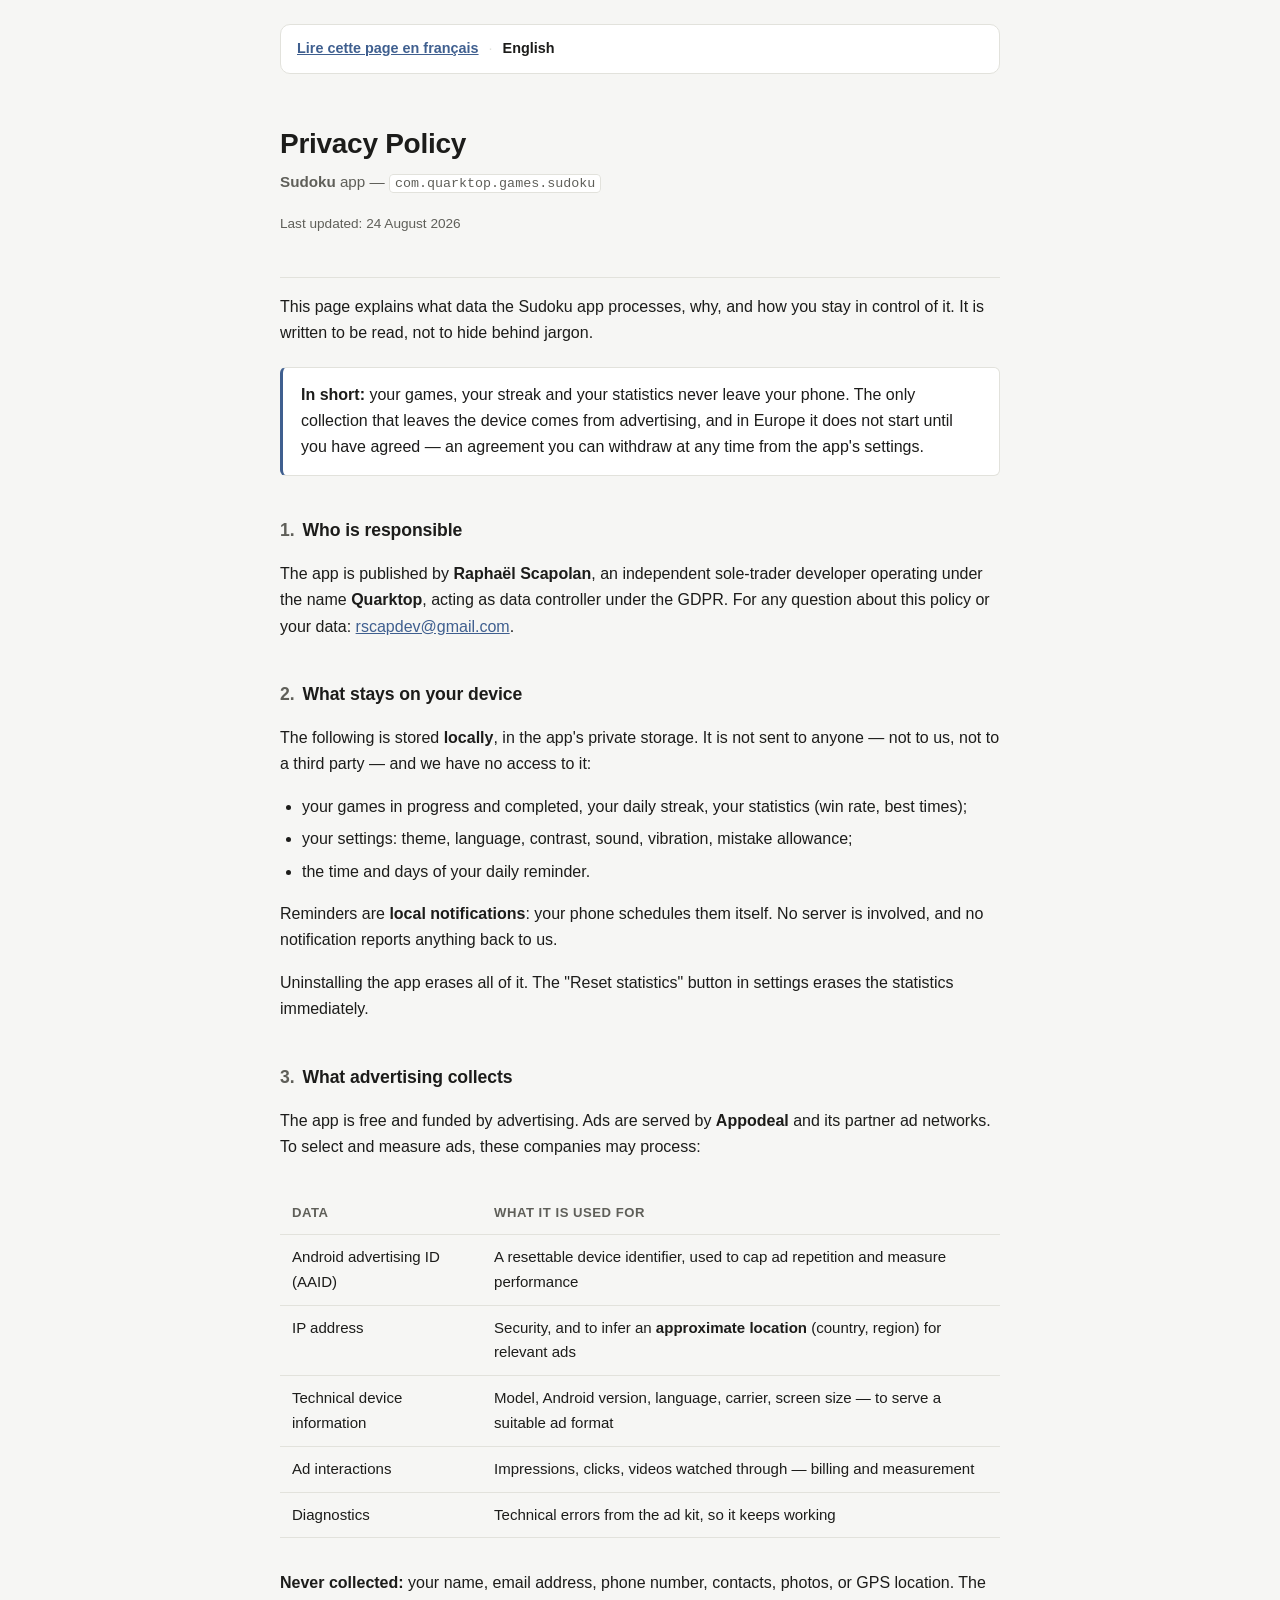
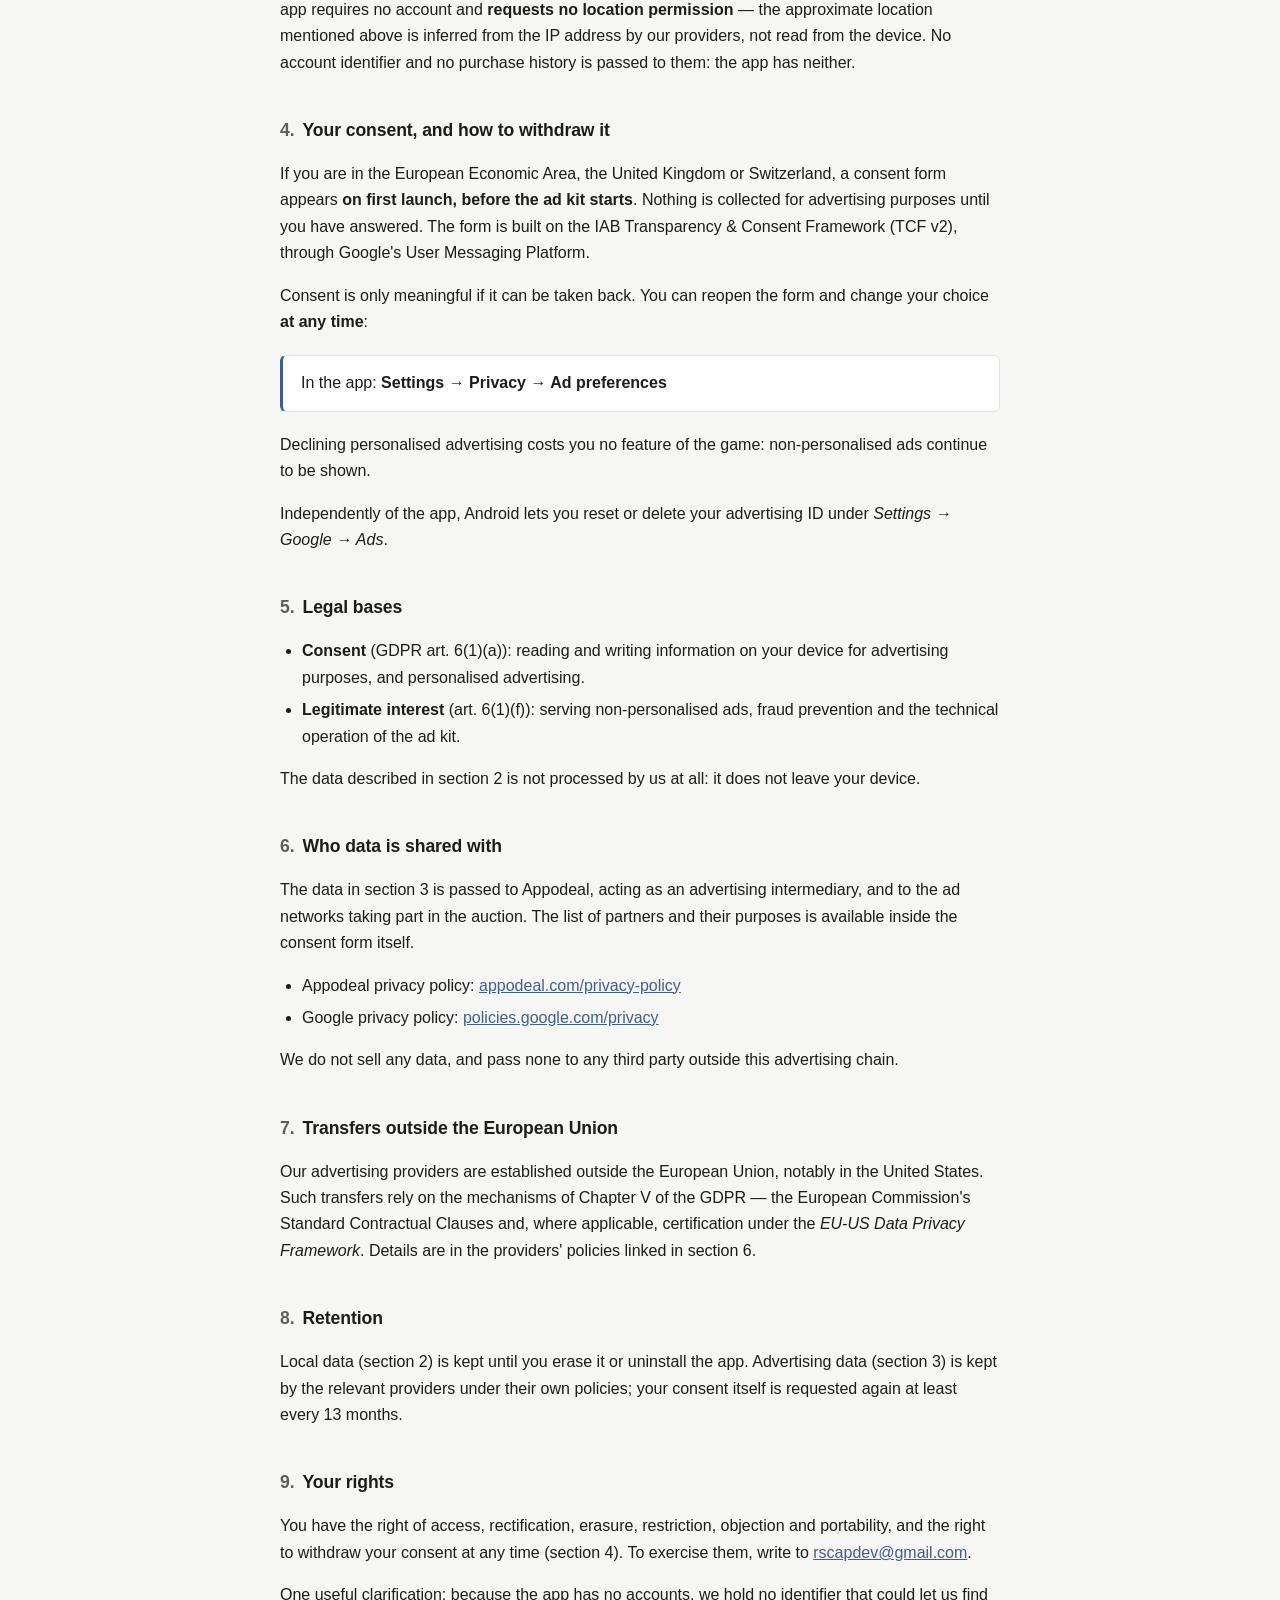
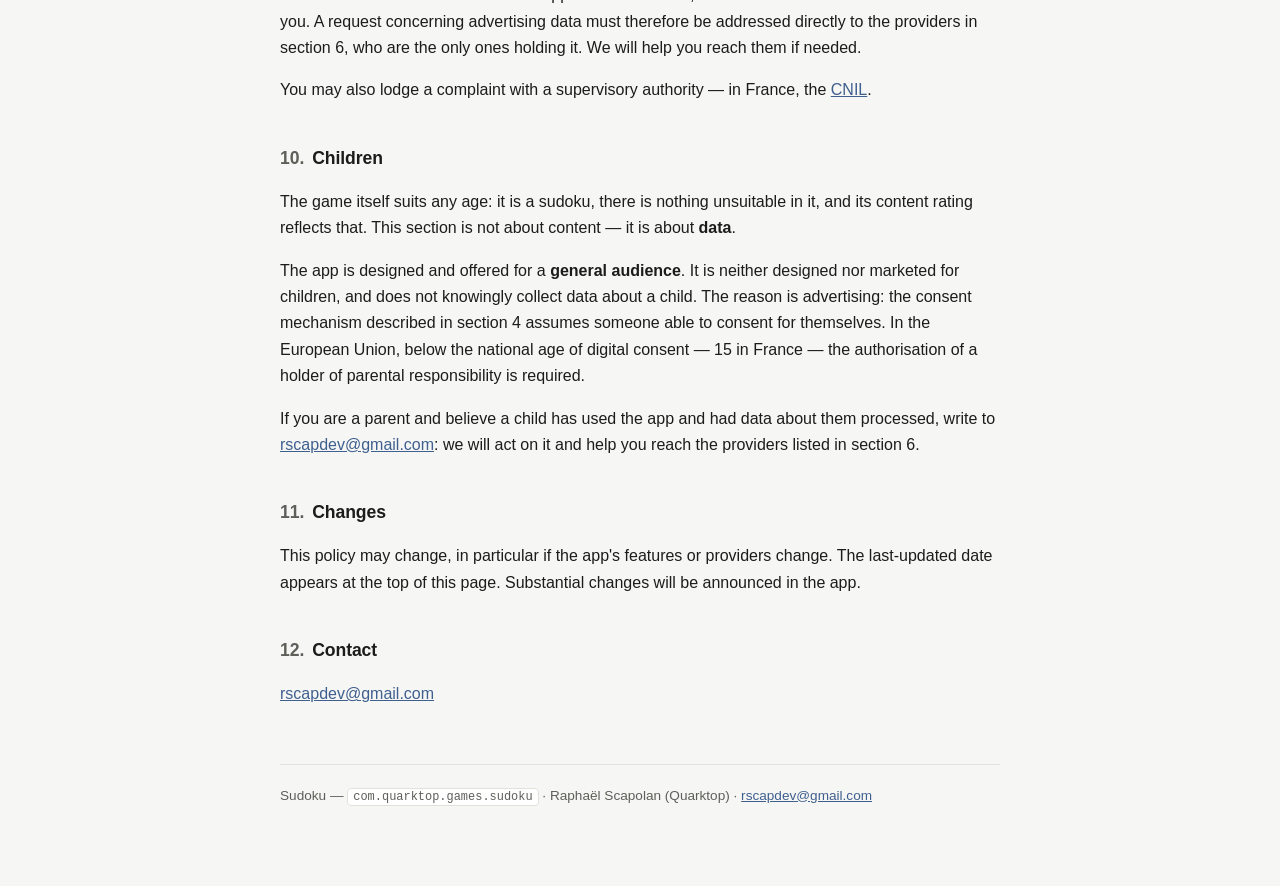
==== en/index.html @ 07628f8d "fix: deux pages statiques au lieu d'une bascule JavaScript Le selecteur de langue en JS rendait la v" ====
<!doctype html>
<html lang="en">
<head>
<meta charset="utf-8">
<meta name="viewport" content="width=device-width, initial-scale=1">
<title>Privacy Policy — Sudoku</title>
<meta name="description" content="Privacy policy for the Sudoku app (com.quarktop.games.sudoku).">
<link rel="stylesheet" href="../style.css">
<link rel="alternate" hreflang="fr" href="https://scapolanraphael-dev.github.io/sudoku-privacy/">
<link rel="alternate" hreflang="en" href="https://scapolanraphael-dev.github.io/sudoku-privacy/en/">
<link rel="alternate" hreflang="x-default" href="https://scapolanraphael-dev.github.io/sudoku-privacy/">
</head>
<body>
<main>

<nav class="langbar" aria-label="Language">
  <a href="../" hreflang="fr" lang="fr">Lire cette page en français</a>
  <span class="sep">·</span>
  <span class="current">English</span>
</nav>


  <header>
    <h1>Privacy Policy</h1>
    <p class="sub"><strong>Sudoku</strong> app — <code>com.quarktop.games.sudoku</code></p>
    <p class="meta">Last updated: 24 August 2026</p>
  </header>

  <p>This page explains what data the Sudoku app processes, why, and how you stay in
  control of it. It is written to be read, not to hide behind jargon.</p>

  <div class="callout">
    <p><strong>In short:</strong> your games, your streak and your statistics never leave your
    phone. The only collection that leaves the device comes from advertising, and in Europe
    it does not start until you have agreed — an agreement you can withdraw at any time from
    the app's settings.</p>
  </div>

  <h2><span class="num">1.</span>Who is responsible</h2>
  <p>The app is published by <strong>Raphaël Scapolan</strong>, an independent sole-trader
  developer operating under the name <strong>Quarktop</strong>, acting as data controller under
  the GDPR. For any question about this policy or your data:
  <a href="mailto:rscapdev@gmail.com">rscapdev@gmail.com</a>.</p>

  <h2><span class="num">2.</span>What stays on your device</h2>
  <p>The following is stored <strong>locally</strong>, in the app's private storage. It is
  not sent to anyone — not to us, not to a third party — and we have no access to it:</p>
  <ul>
    <li>your games in progress and completed, your daily streak, your statistics
      (win rate, best times);</li>
    <li>your settings: theme, language, contrast, sound, vibration, mistake allowance;</li>
    <li>the time and days of your daily reminder.</li>
  </ul>
  <p>Reminders are <strong>local notifications</strong>: your phone schedules them itself. No
  server is involved, and no notification reports anything back to us.</p>
  <p>Uninstalling the app erases all of it. The "Reset statistics" button in settings erases
  the statistics immediately.</p>

  <h2><span class="num">3.</span>What advertising collects</h2>
  <p>The app is free and funded by advertising. Ads are served by <strong>Appodeal</strong>
  and its partner ad networks. To select and measure ads, these companies may process:</p>
  <div class="table-wrap">
    <table>
      <thead>
        <tr><th>Data</th><th>What it is used for</th></tr>
      </thead>
      <tbody>
        <tr>
          <td>Android advertising ID (AAID)</td>
          <td>A resettable device identifier, used to cap ad repetition and measure performance</td>
        </tr>
        <tr>
          <td>IP address</td>
          <td>Security, and to infer an <strong>approximate location</strong> (country, region)
              for relevant ads</td>
        </tr>
        <tr>
          <td>Technical device information</td>
          <td>Model, Android version, language, carrier, screen size — to serve a suitable ad format</td>
        </tr>
        <tr>
          <td>Ad interactions</td>
          <td>Impressions, clicks, videos watched through — billing and measurement</td>
        </tr>
        <tr>
          <td>Diagnostics</td>
          <td>Technical errors from the ad kit, so it keeps working</td>
        </tr>
      </tbody>
    </table>
  </div>
  <p><strong>Never collected:</strong> your name, email address, phone number, contacts,
  photos, or GPS location. The app requires no account and <strong>requests no location
  permission</strong> — the approximate location mentioned above is inferred from the IP
  address by our providers, not read from the device. No account identifier and no purchase
  history is passed to them: the app has neither.</p>

  <h2><span class="num">4.</span>Your consent, and how to withdraw it</h2>
  <p>If you are in the European Economic Area, the United Kingdom or Switzerland, a consent
  form appears <strong>on first launch, before the ad kit starts</strong>. Nothing is
  collected for advertising purposes until you have answered. The form is built on the IAB
  Transparency &amp; Consent Framework (TCF v2), through Google's User Messaging Platform.</p>
  <p>Consent is only meaningful if it can be taken back. You can reopen the form and change
  your choice <strong>at any time</strong>:</p>
  <div class="callout">
    <p>In the app: <strong>Settings → Privacy → Ad preferences</strong></p>
  </div>
  <p>Declining personalised advertising costs you no feature of the game: non-personalised
  ads continue to be shown.</p>
  <p>Independently of the app, Android lets you reset or delete your advertising ID under
  <em>Settings → Google → Ads</em>.</p>

  <h2><span class="num">5.</span>Legal bases</h2>
  <ul>
    <li><strong>Consent</strong> (GDPR art. 6(1)(a)): reading and writing information on your
      device for advertising purposes, and personalised advertising.</li>
    <li><strong>Legitimate interest</strong> (art. 6(1)(f)): serving non-personalised ads,
      fraud prevention and the technical operation of the ad kit.</li>
  </ul>
  <p>The data described in section 2 is not processed by us at all: it does not leave your
  device.</p>

  <h2><span class="num">6.</span>Who data is shared with</h2>
  <p>The data in section 3 is passed to Appodeal, acting as an advertising intermediary, and
  to the ad networks taking part in the auction. The list of partners and their purposes is
  available inside the consent form itself.</p>
  <ul>
    <li>Appodeal privacy policy:
      <a href="https://appodeal.com/privacy-policy/" rel="noopener">appodeal.com/privacy-policy</a></li>
    <li>Google privacy policy:
      <a href="https://policies.google.com/privacy" rel="noopener">policies.google.com/privacy</a></li>
  </ul>
  <p>We do not sell any data, and pass none to any third party outside this advertising chain.</p>

  <h2><span class="num">7.</span>Transfers outside the European Union</h2>
  <p>Our advertising providers are established outside the European Union, notably in the
  United States. Such transfers rely on the mechanisms of Chapter V of the GDPR — the European
  Commission's Standard Contractual Clauses and, where applicable, certification under the
  <em>EU-US Data Privacy Framework</em>. Details are in the providers' policies linked in
  section 6.</p>

  <h2><span class="num">8.</span>Retention</h2>
  <p>Local data (section 2) is kept until you erase it or uninstall the app. Advertising data
  (section 3) is kept by the relevant providers under their own policies; your consent itself
  is requested again at least every 13 months.</p>

  <h2><span class="num">9.</span>Your rights</h2>
  <p>You have the right of access, rectification, erasure, restriction, objection and
  portability, and the right to withdraw your consent at any time (section 4). To exercise
  them, write to <a href="mailto:rscapdev@gmail.com">rscapdev@gmail.com</a>.</p>
  <p>One useful clarification: because the app has no accounts, we hold no identifier that
  could let us find you. A request concerning advertising data must therefore be addressed
  directly to the providers in section 6, who are the only ones holding it. We will help you
  reach them if needed.</p>
  <p>You may also lodge a complaint with a supervisory authority — in France, the
  <a href="https://www.cnil.fr" rel="noopener">CNIL</a>.</p>

  <h2><span class="num">10.</span>Children</h2>
  <p>The game itself suits any age: it is a sudoku, there is nothing unsuitable in it, and its
  content rating reflects that. This section is not about content — it is about
  <strong>data</strong>.</p>
  <p>The app is designed and offered for a <strong>general audience</strong>. It is neither
  designed nor marketed for children, and does not knowingly collect data about a child. The
  reason is advertising: the consent mechanism described in section 4 assumes someone able to
  consent for themselves. In the European Union, below the national age of digital consent —
  15 in France — the authorisation of a holder of parental responsibility is required.</p>
  <p>If you are a parent and believe a child has used the app and had data about them
  processed, write to <a href="mailto:rscapdev@gmail.com">rscapdev@gmail.com</a>: we will act
  on it and help you reach the providers listed in section 6.</p>

  <h2><span class="num">11.</span>Changes</h2>
  <p>This policy may change, in particular if the app's features or providers change. The
  last-updated date appears at the top of this page. Substantial changes will be announced
  in the app.</p>

  <h2><span class="num">12.</span>Contact</h2>
  <p><a href="mailto:rscapdev@gmail.com">rscapdev@gmail.com</a></p>


<footer>
  Sudoku — <code>com.quarktop.games.sudoku</code> · Raphaël Scapolan (Quarktop) ·
  <a href="mailto:rscapdev@gmail.com">rscapdev@gmail.com</a>
</footer>

</main>
</body>
</html>
---- style.css ----
:root {
    --bg: #f6f6f4;
    --surface: #ffffff;
    --text: #1c1c1a;
    --muted: #5f5f59;
    --border: #e2e2dc;
    --accent: #3f5f8f;
  }
  @media (prefers-color-scheme: dark) {
    :root {
      --bg: #17171a;
      --surface: #202024;
      --text: #ececea;
      --muted: #a3a39d;
      --border: #33333a;
      --accent: #8fb0e0;
    }
  }
  * { box-sizing: border-box; }
  body {
    margin: 0;
    padding: 0 20px 80px;
    background: var(--bg);
    color: var(--text);
    font: 16px/1.65 -apple-system, BlinkMacSystemFont, "Segoe UI", Roboto, Helvetica, Arial, sans-serif;
    -webkit-text-size-adjust: 100%;
  }
  main { max-width: 720px; margin: 0 auto; }
  header {
    padding: 48px 0 28px;
    border-bottom: 1px solid var(--border);
    margin-bottom: 8px;
  }
  h1 { font-size: 1.75rem; line-height: 1.25; margin: 0 0 8px; letter-spacing: -0.01em; }
  h2 {
    font-size: 1.1rem;
    margin: 40px 0 10px;
    letter-spacing: -0.005em;
  }
  h2 .num { color: var(--muted); font-weight: 600; margin-right: 8px; }
  .sub { color: var(--muted); margin: 0; font-size: 0.95rem; }
  .meta {
    margin-top: 18px;
    font-size: 0.85rem;
    color: var(--muted);
  }
  p, li { color: var(--text); }
  ul { padding-left: 22px; }
  li { margin: 6px 0; }
  a { color: var(--accent); }
  code {
    background: var(--surface);
    border: 1px solid var(--border);
    border-radius: 4px;
    padding: 1px 5px;
    font-size: 0.88em;
    font-family: ui-monospace, SFMono-Regular, Menlo, Consolas, monospace;
  }
  .callout {
    background: var(--surface);
    border: 1px solid var(--border);
    border-left: 3px solid var(--accent);
    border-radius: 6px;
    padding: 14px 18px;
    margin: 20px 0;
  }
  .callout p { margin: 0; }
  table {
    width: 100%;
    border-collapse: collapse;
    margin: 16px 0;
    font-size: 0.94rem;
  }
  th, td {
    text-align: left;
    padding: 10px 12px;
    border-bottom: 1px solid var(--border);
    vertical-align: top;
  }
  th { color: var(--muted); font-weight: 600; font-size: 0.82rem; text-transform: uppercase; letter-spacing: 0.04em; }
  .table-wrap { overflow-x: auto; }
  footer {
    margin-top: 56px;
    padding-top: 20px;
    border-top: 1px solid var(--border);
    color: var(--muted);
    font-size: 0.85rem;
  }
  /* Bandeau de langue : un lien, pas un bouton. Il change de page, ce qui est
     exactement ce qu'un lien fait — et ce qui survit à JavaScript désactivé,
     à une capture statique, à une impression papier et à un lecteur d'écran. */
  .langbar {
    display: flex;
    align-items: center;
    flex-wrap: wrap;
    gap: 10px;
    margin: 24px 0 4px;
    padding: 12px 16px;
    background: var(--surface);
    border: 1px solid var(--border);
    border-radius: 10px;
    font-size: 0.9rem;
  }
  .langbar .current {
    font-weight: 700;
    color: var(--text);
  }
  .langbar .sep { color: var(--border); }
  .langbar a { font-weight: 600; }
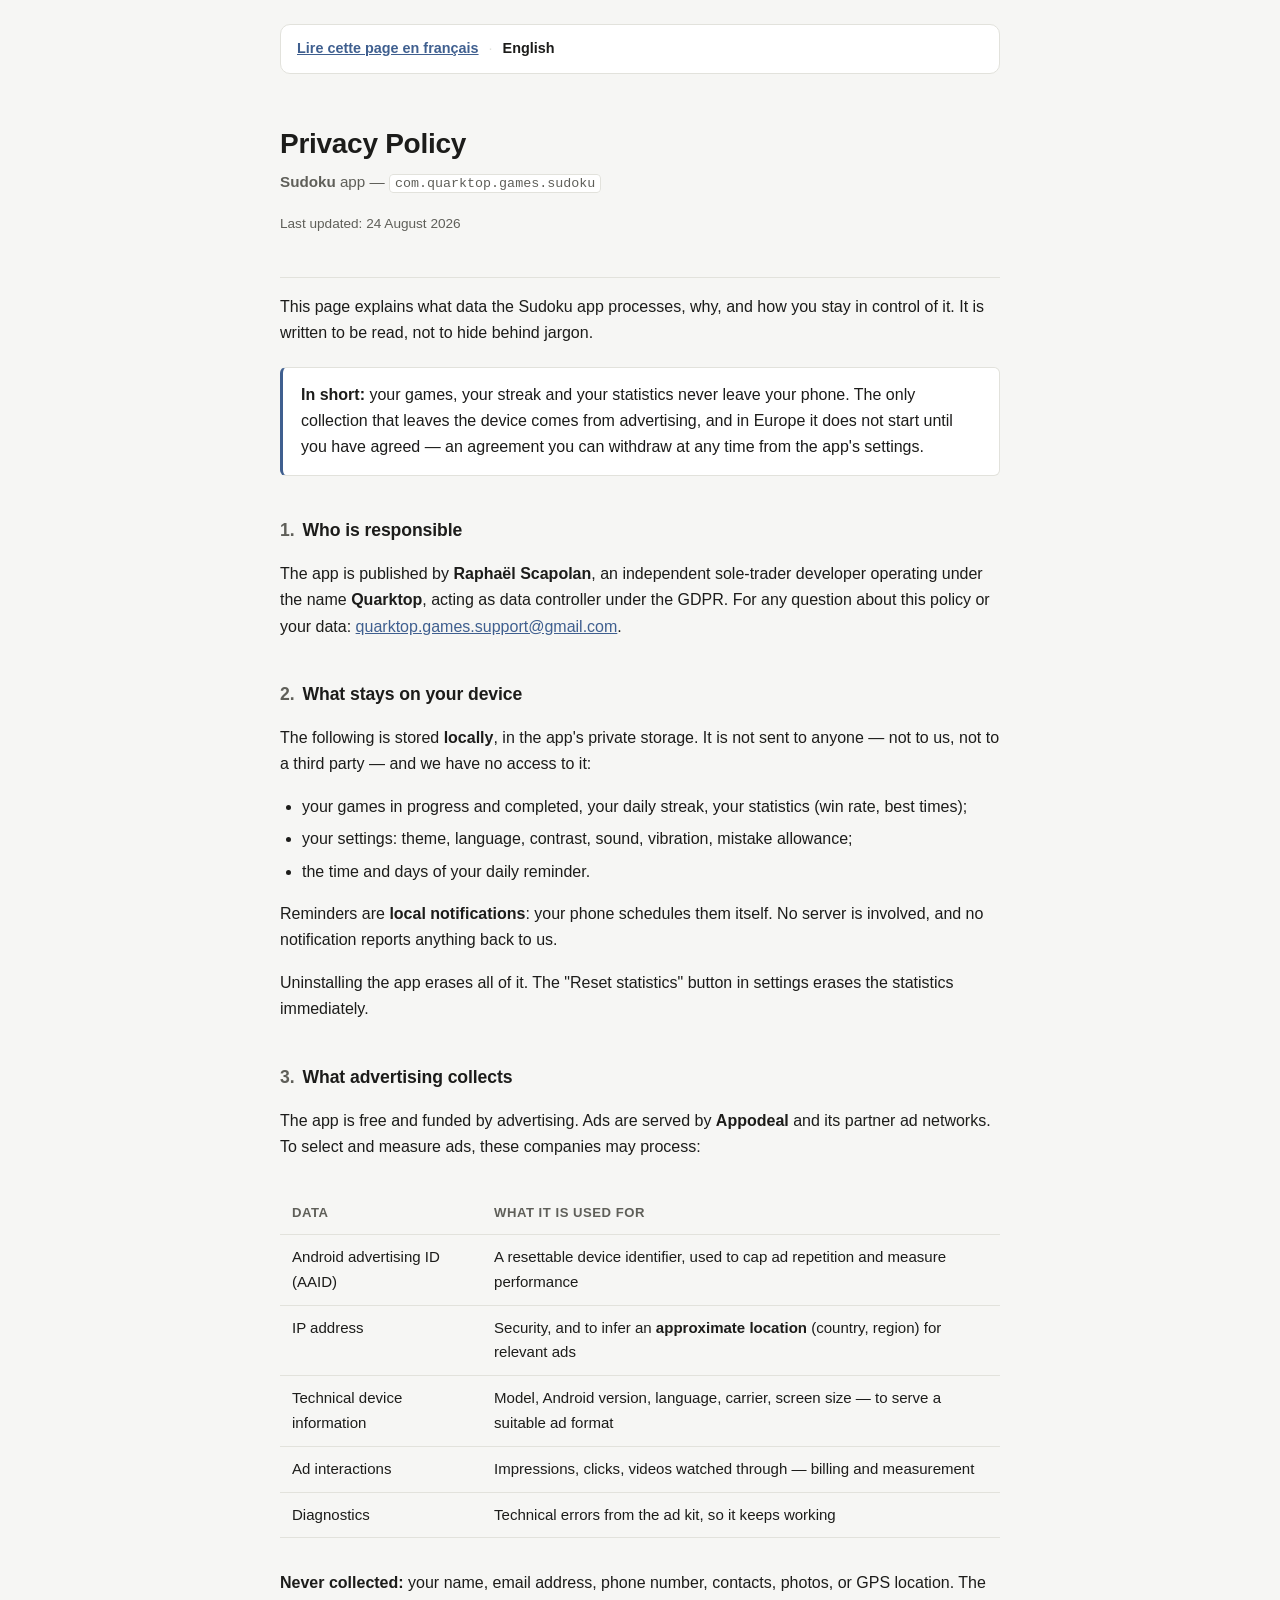
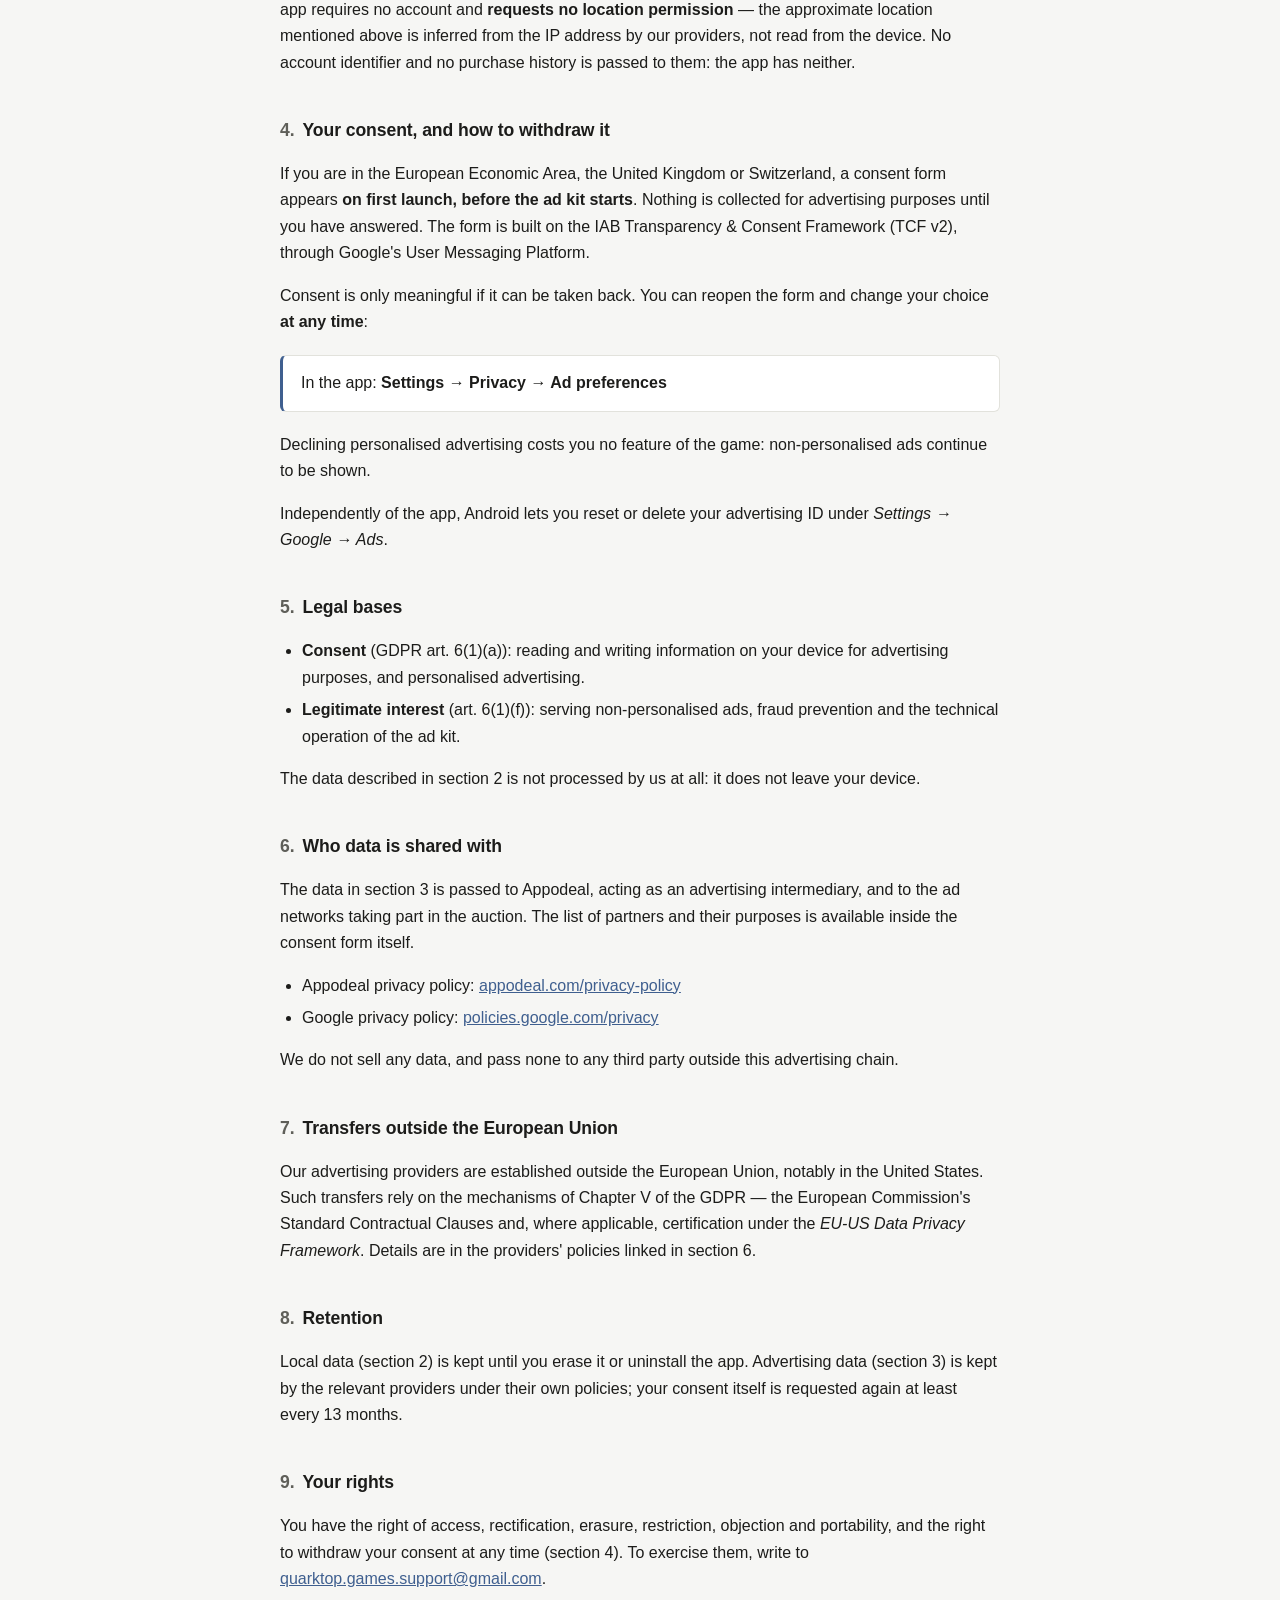
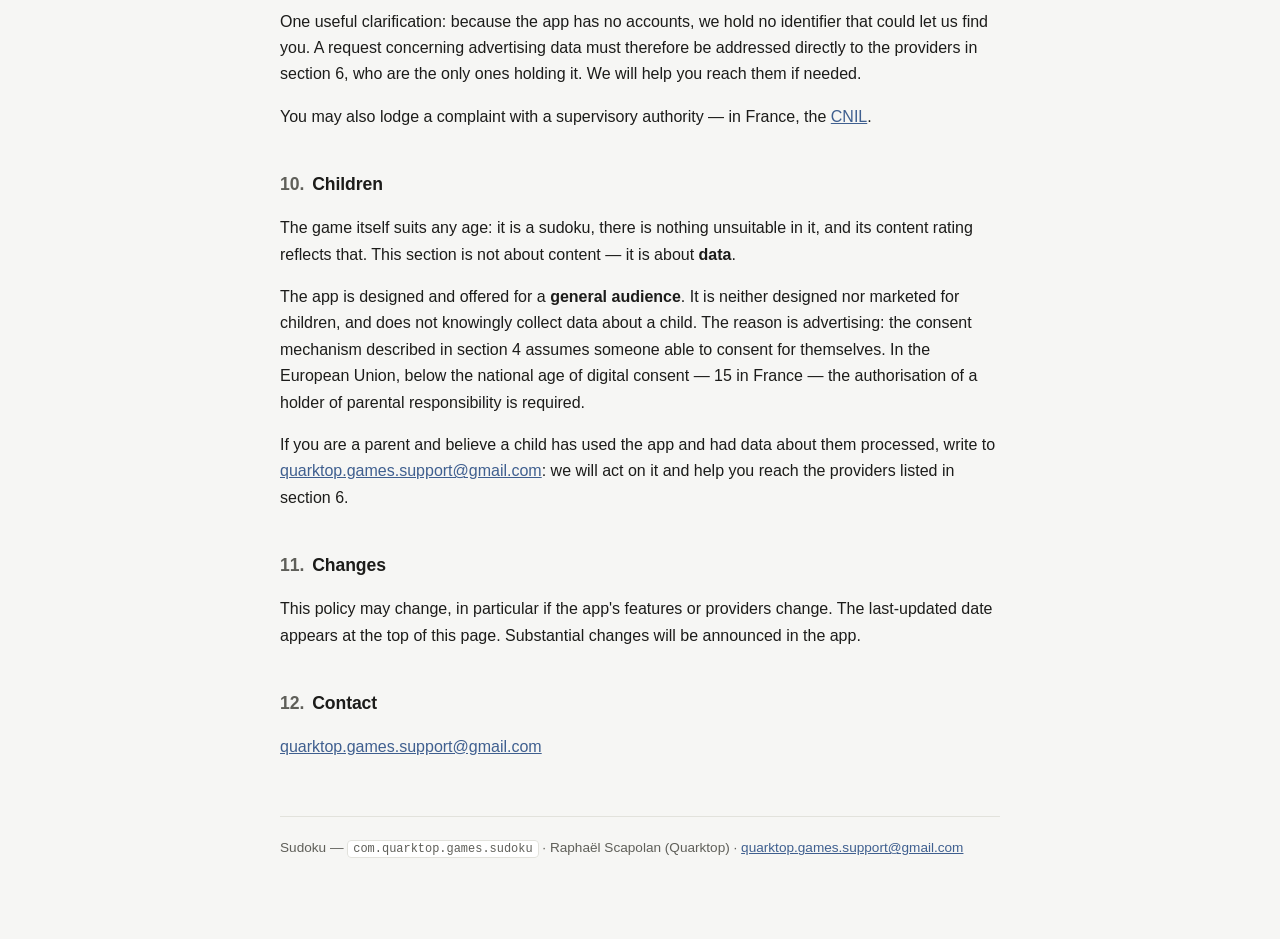
==== commit 8af382b6: "docs: adresse de contact dediee au lieu de l'adresse personnelle quarktop.games.support@gmail.com, c" ====
--- a/en/index.html
+++ b/en/index.html
@@ -40,7 +40,7 @@
   <p>The app is published by <strong>Raphaël Scapolan</strong>, an independent sole-trader
   developer operating under the name <strong>Quarktop</strong>, acting as data controller under
   the GDPR. For any question about this policy or your data:
-  <a href="mailto:rscapdev@gmail.com">rscapdev@gmail.com</a>.</p>
+  <a href="mailto:quarktop.games.support@gmail.com">quarktop.games.support@gmail.com</a>.</p>
 
   <h2><span class="num">2.</span>What stays on your device</h2>
   <p>The following is stored <strong>locally</strong>, in the app's private storage. It is
@@ -147,7 +147,7 @@
   <h2><span class="num">9.</span>Your rights</h2>
   <p>You have the right of access, rectification, erasure, restriction, objection and
   portability, and the right to withdraw your consent at any time (section 4). To exercise
-  them, write to <a href="mailto:rscapdev@gmail.com">rscapdev@gmail.com</a>.</p>
+  them, write to <a href="mailto:quarktop.games.support@gmail.com">quarktop.games.support@gmail.com</a>.</p>
   <p>One useful clarification: because the app has no accounts, we hold no identifier that
   could let us find you. A request concerning advertising data must therefore be addressed
   directly to the providers in section 6, who are the only ones holding it. We will help you
@@ -165,7 +165,7 @@
   consent for themselves. In the European Union, below the national age of digital consent —
   15 in France — the authorisation of a holder of parental responsibility is required.</p>
   <p>If you are a parent and believe a child has used the app and had data about them
-  processed, write to <a href="mailto:rscapdev@gmail.com">rscapdev@gmail.com</a>: we will act
+  processed, write to <a href="mailto:quarktop.games.support@gmail.com">quarktop.games.support@gmail.com</a>: we will act
   on it and help you reach the providers listed in section 6.</p>
 
   <h2><span class="num">11.</span>Changes</h2>
@@ -174,12 +174,12 @@
   in the app.</p>
 
   <h2><span class="num">12.</span>Contact</h2>
-  <p><a href="mailto:rscapdev@gmail.com">rscapdev@gmail.com</a></p>
+  <p><a href="mailto:quarktop.games.support@gmail.com">quarktop.games.support@gmail.com</a></p>
 
 
 <footer>
   Sudoku — <code>com.quarktop.games.sudoku</code> · Raphaël Scapolan (Quarktop) ·
-  <a href="mailto:rscapdev@gmail.com">rscapdev@gmail.com</a>
+  <a href="mailto:quarktop.games.support@gmail.com">quarktop.games.support@gmail.com</a>
 </footer>
 
 </main>
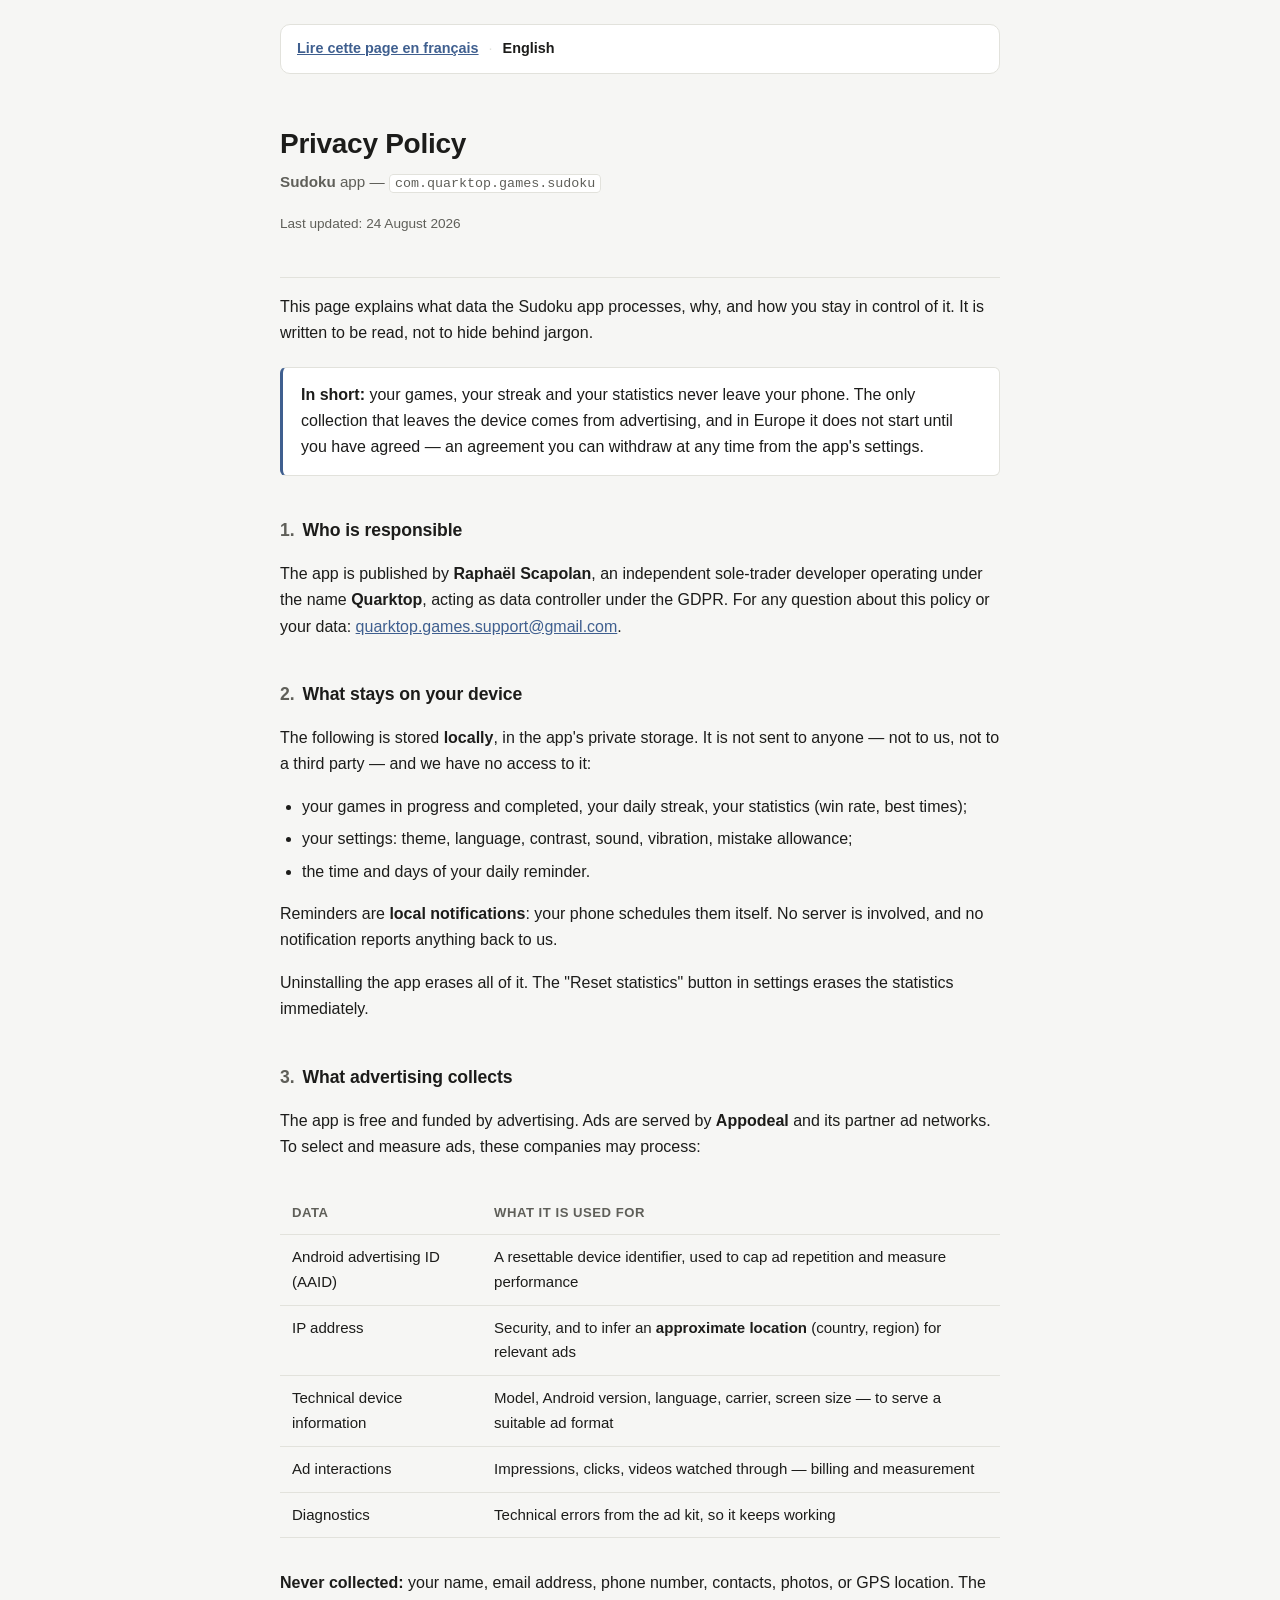
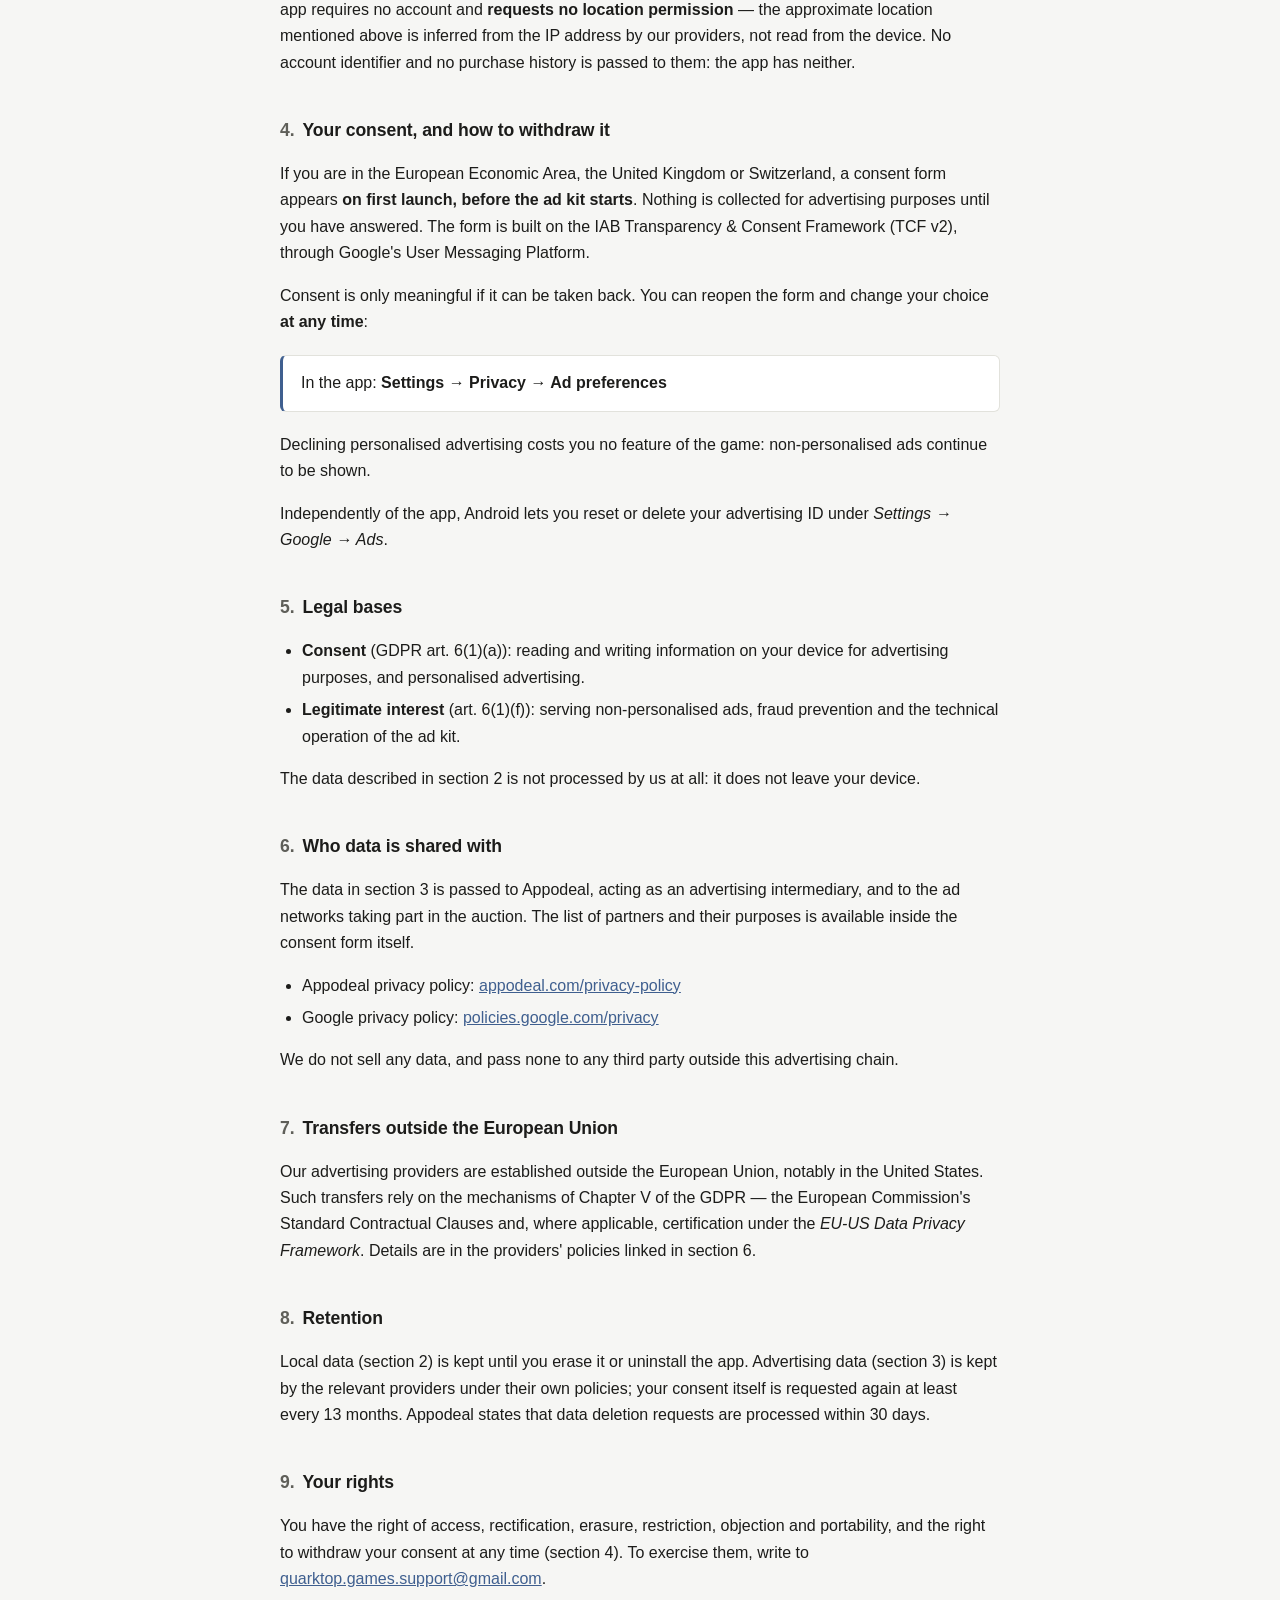
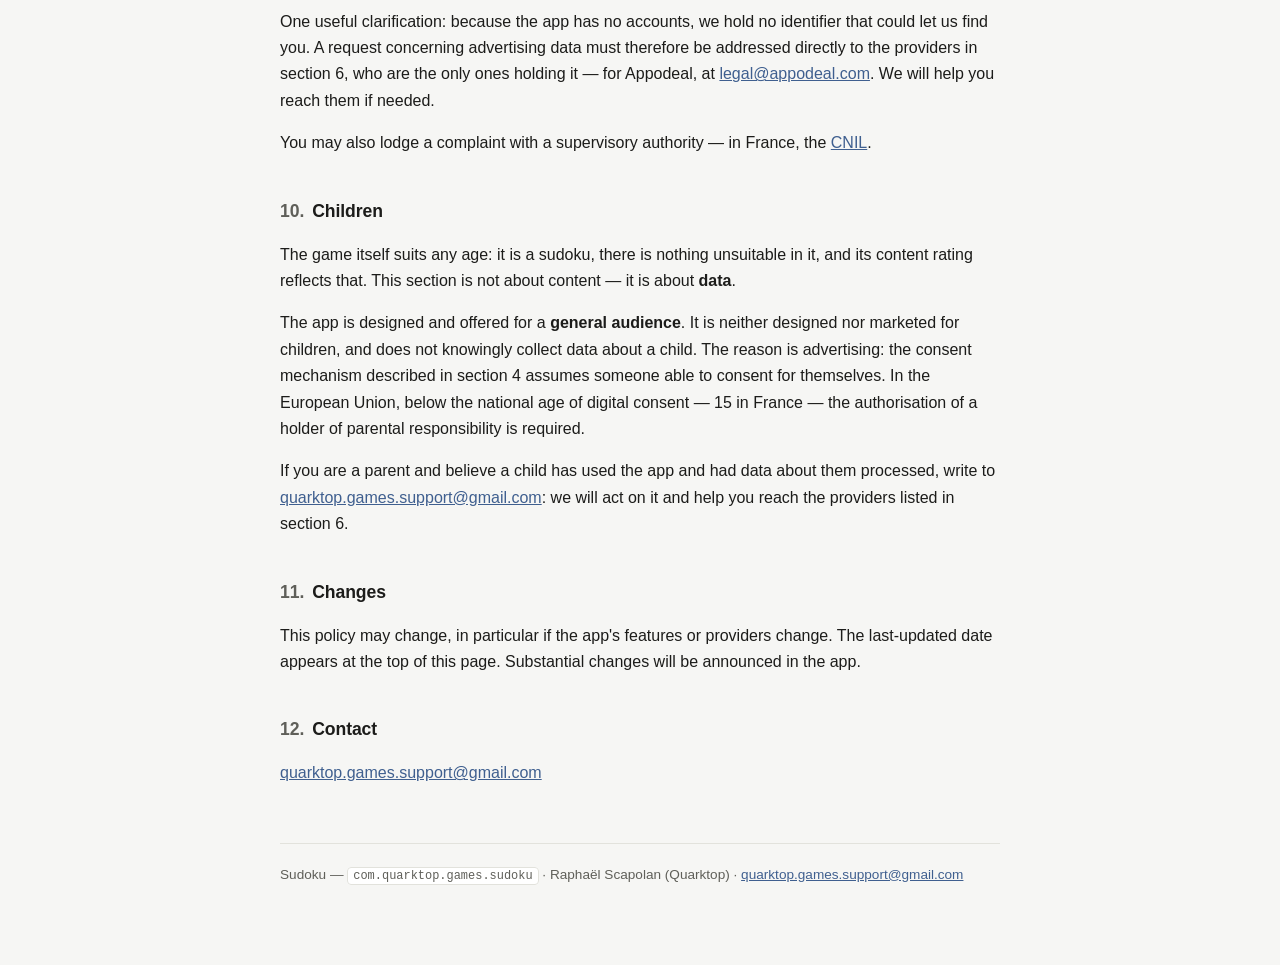
==== commit b94f1b78: "docs: precise le delai et le contact Appodeal pour les demandes de suppression Ajoute le mail direct" ====
--- a/en/index.html
+++ b/en/index.html
@@ -142,7 +142,8 @@
   <h2><span class="num">8.</span>Retention</h2>
   <p>Local data (section 2) is kept until you erase it or uninstall the app. Advertising data
   (section 3) is kept by the relevant providers under their own policies; your consent itself
-  is requested again at least every 13 months.</p>
+  is requested again at least every 13 months. Appodeal states that data deletion requests
+  are processed within 30 days.</p>
 
   <h2><span class="num">9.</span>Your rights</h2>
   <p>You have the right of access, rectification, erasure, restriction, objection and
@@ -150,8 +151,9 @@
   them, write to <a href="mailto:quarktop.games.support@gmail.com">quarktop.games.support@gmail.com</a>.</p>
   <p>One useful clarification: because the app has no accounts, we hold no identifier that
   could let us find you. A request concerning advertising data must therefore be addressed
-  directly to the providers in section 6, who are the only ones holding it. We will help you
-  reach them if needed.</p>
+  directly to the providers in section 6, who are the only ones holding it — for Appodeal,
+  at <a href="mailto:legal@appodeal.com">legal@appodeal.com</a>. We will help you reach them
+  if needed.</p>
   <p>You may also lodge a complaint with a supervisory authority — in France, the
   <a href="https://www.cnil.fr" rel="noopener">CNIL</a>.</p>
 
